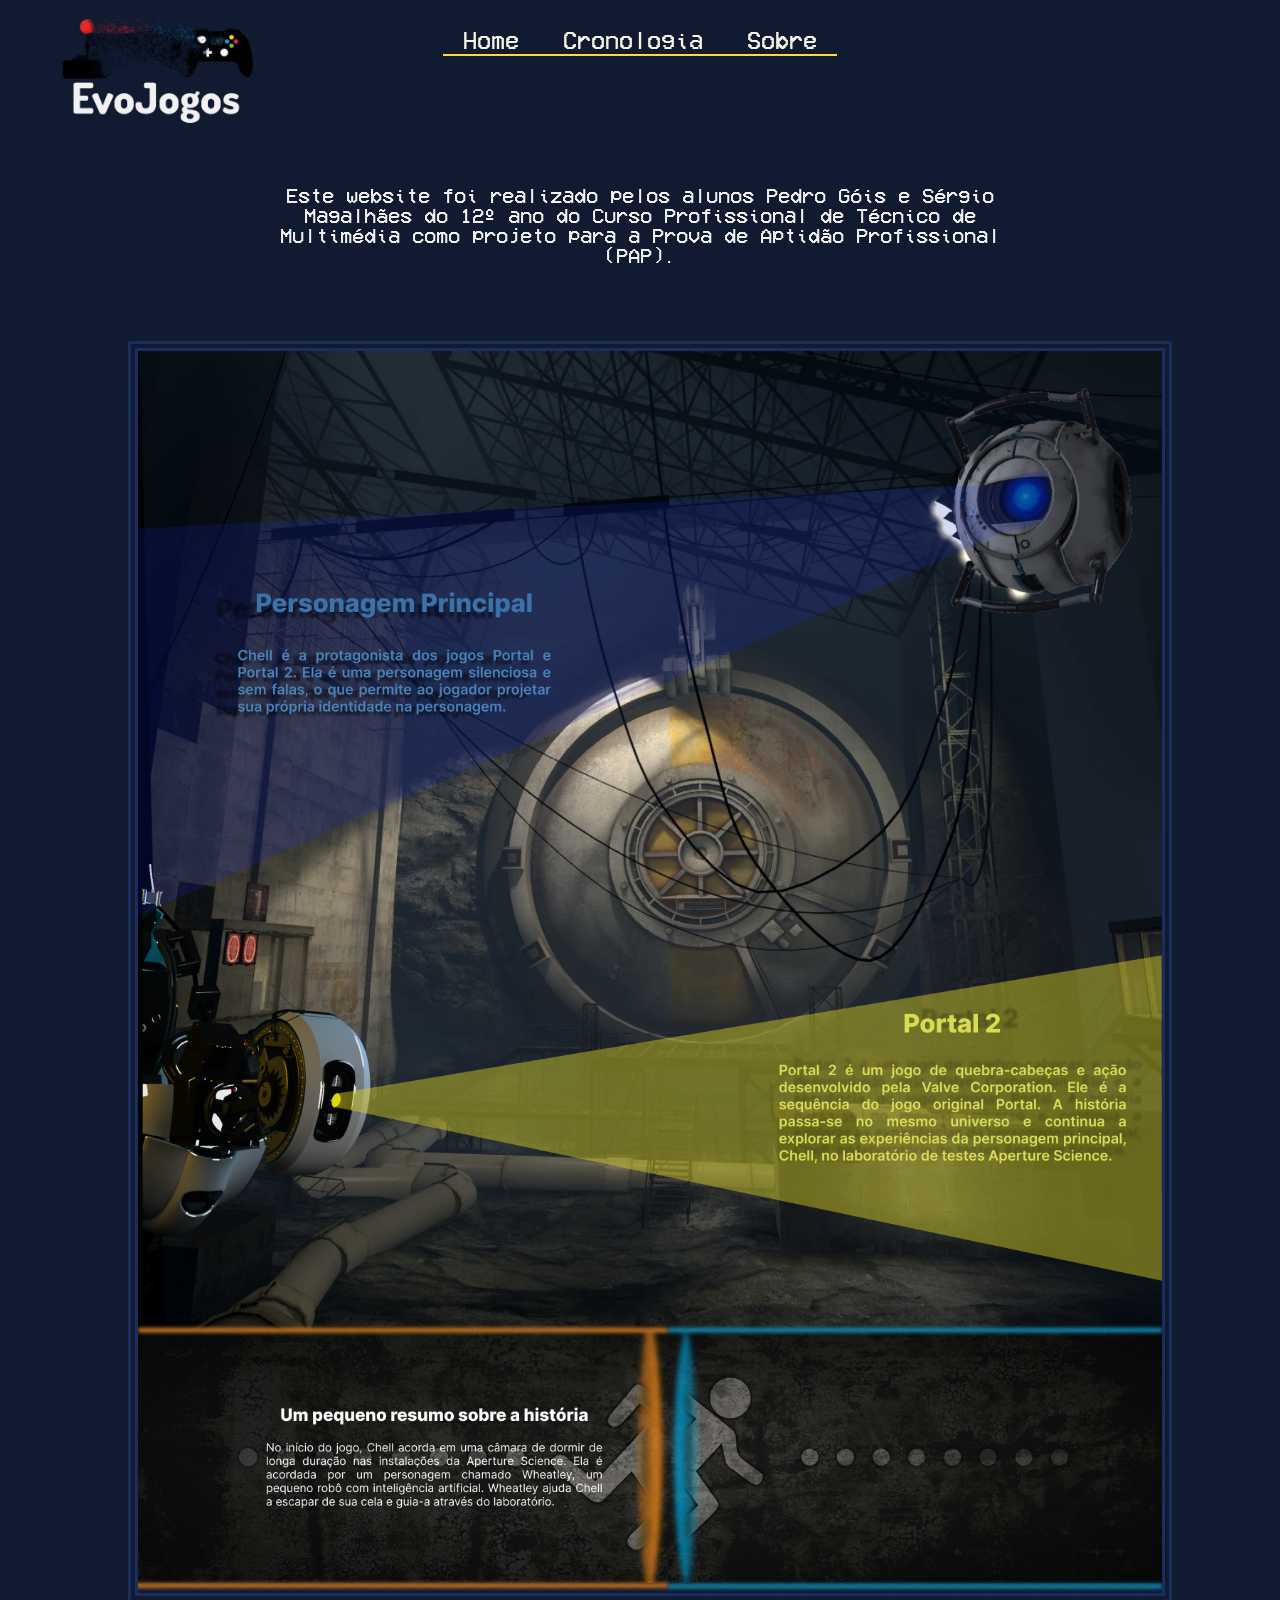
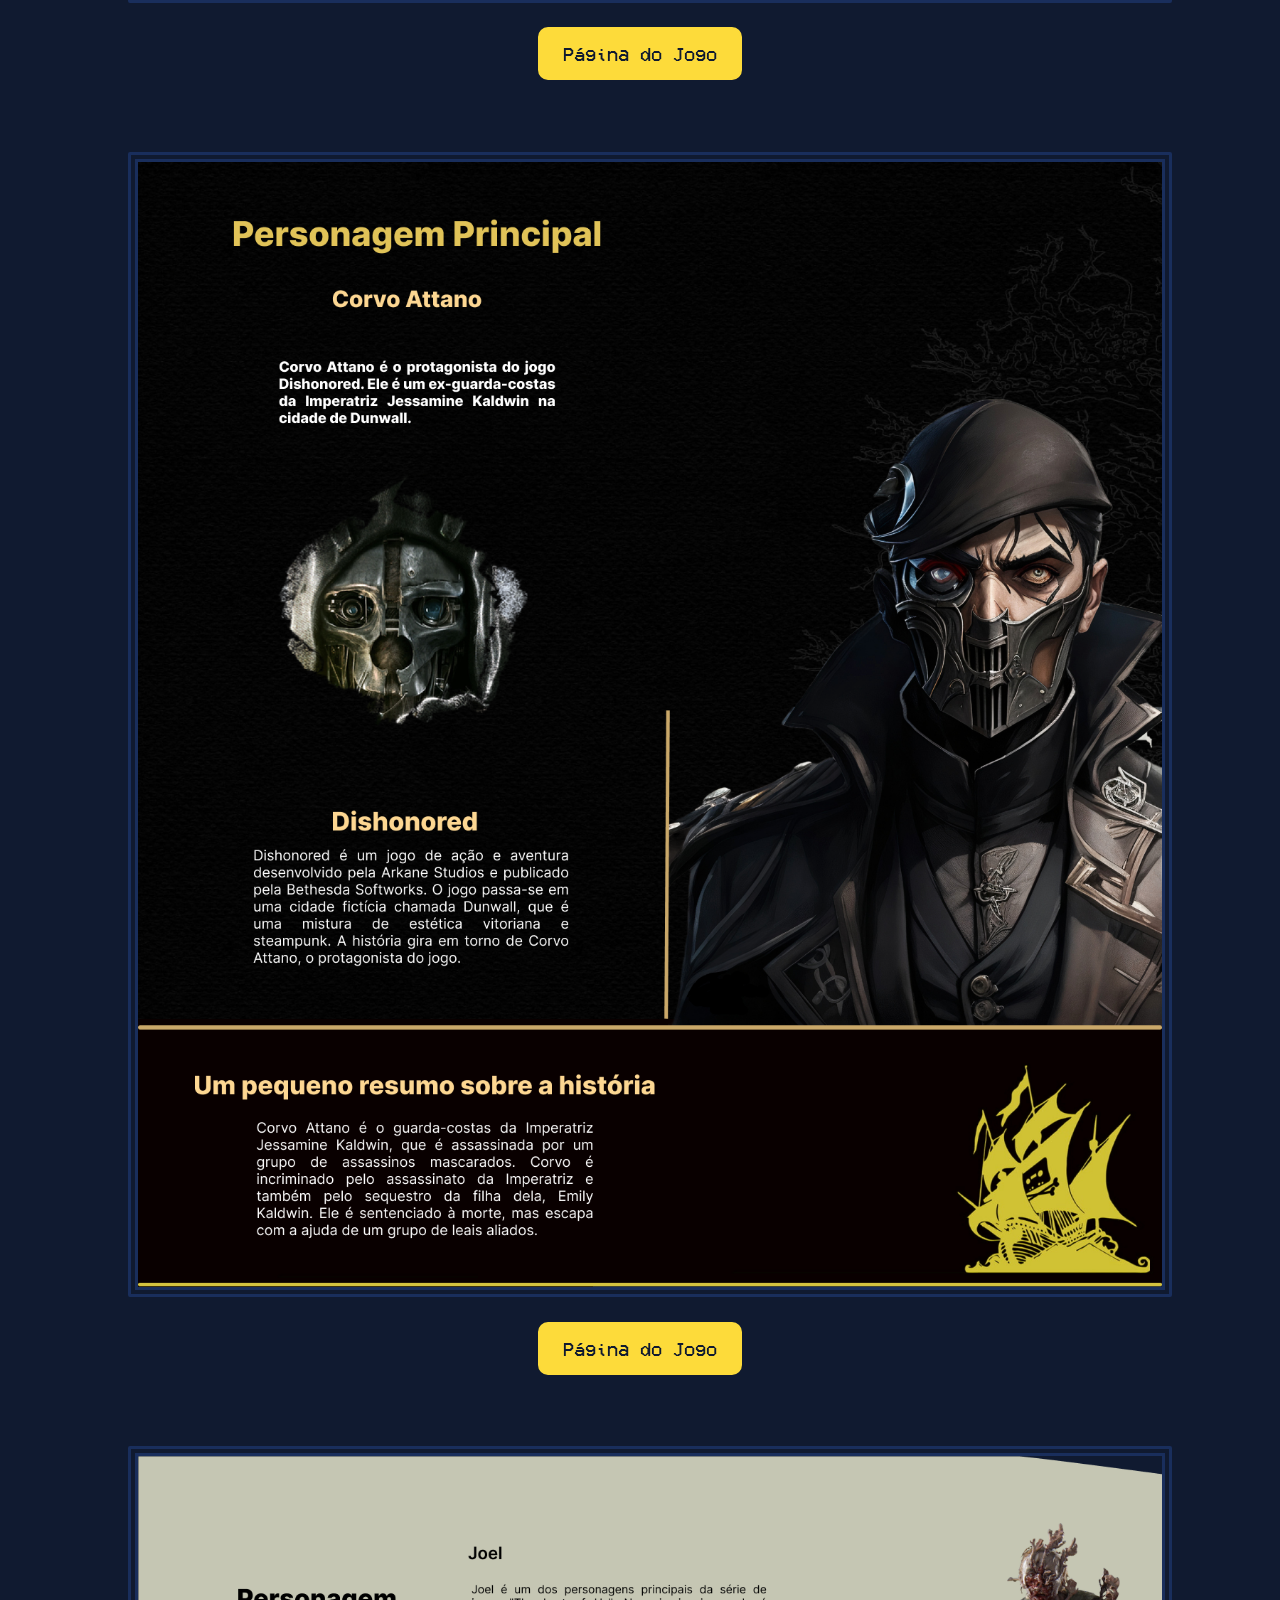
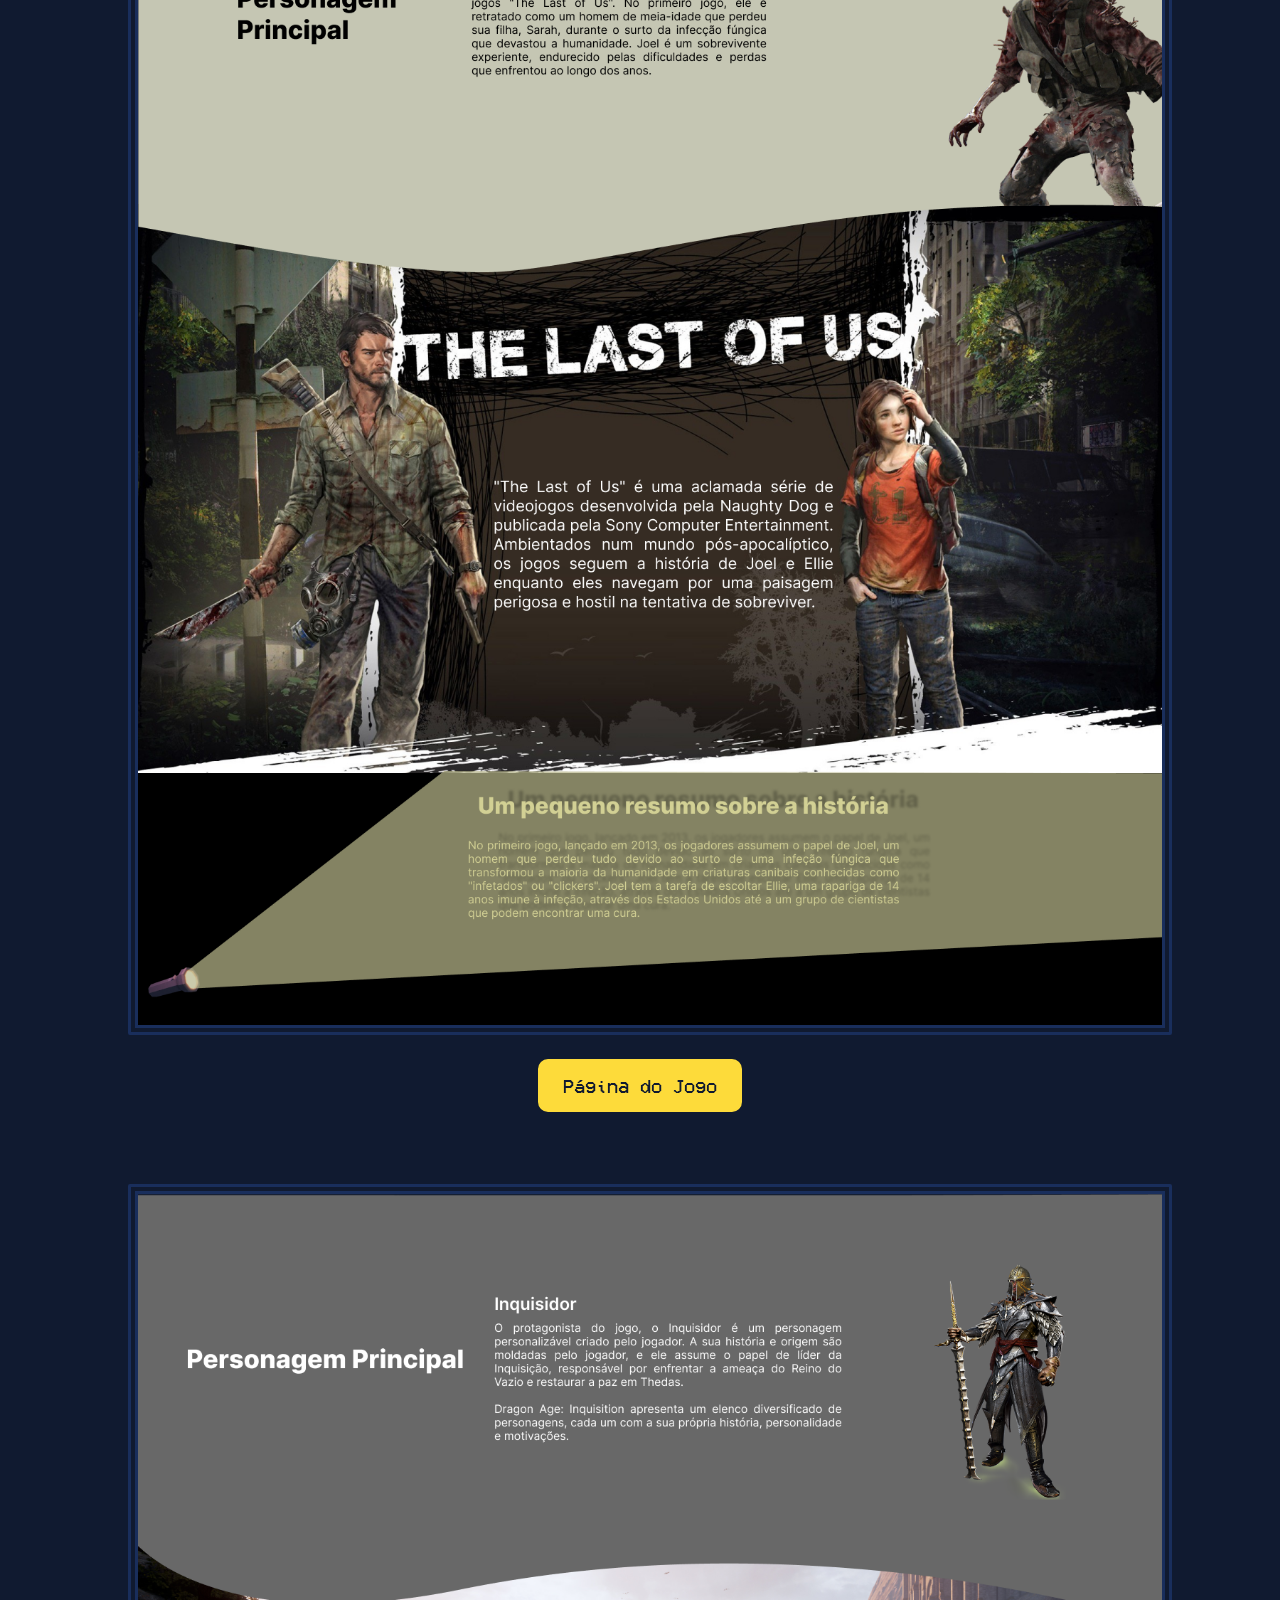
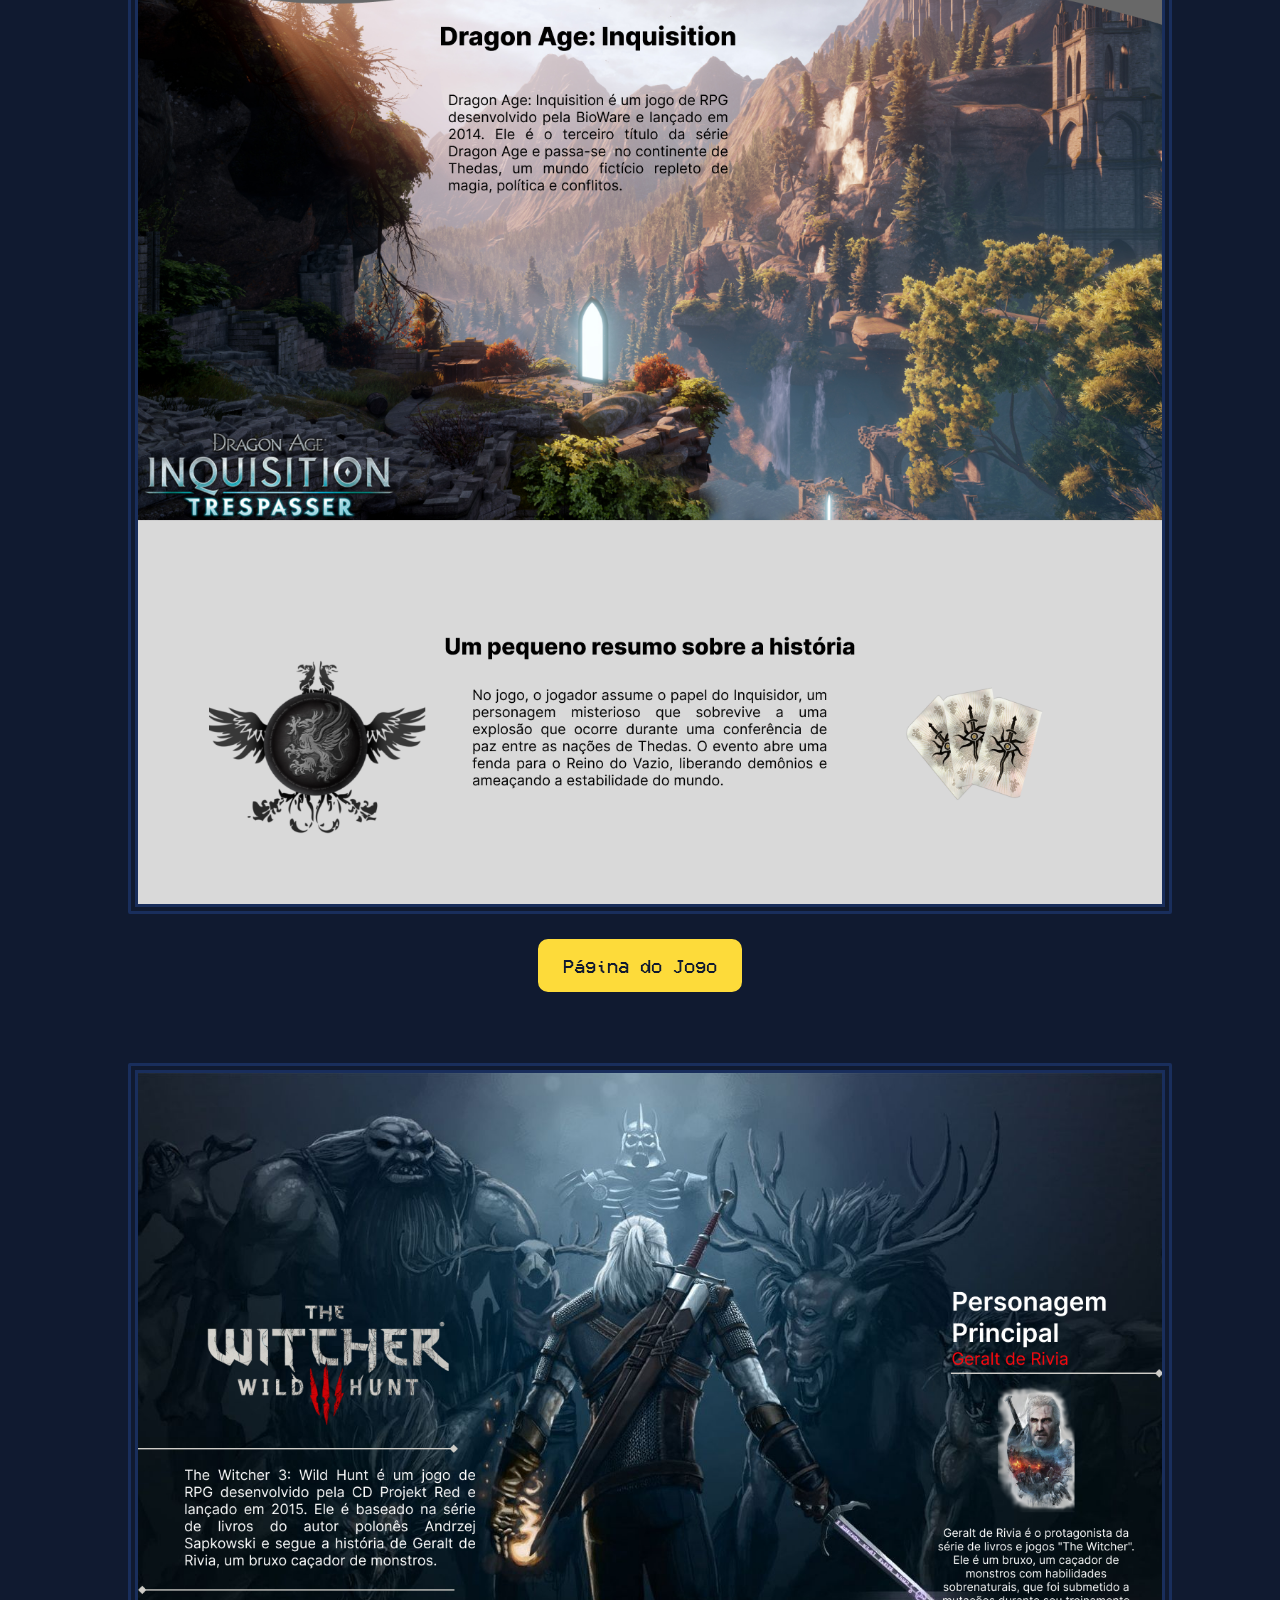
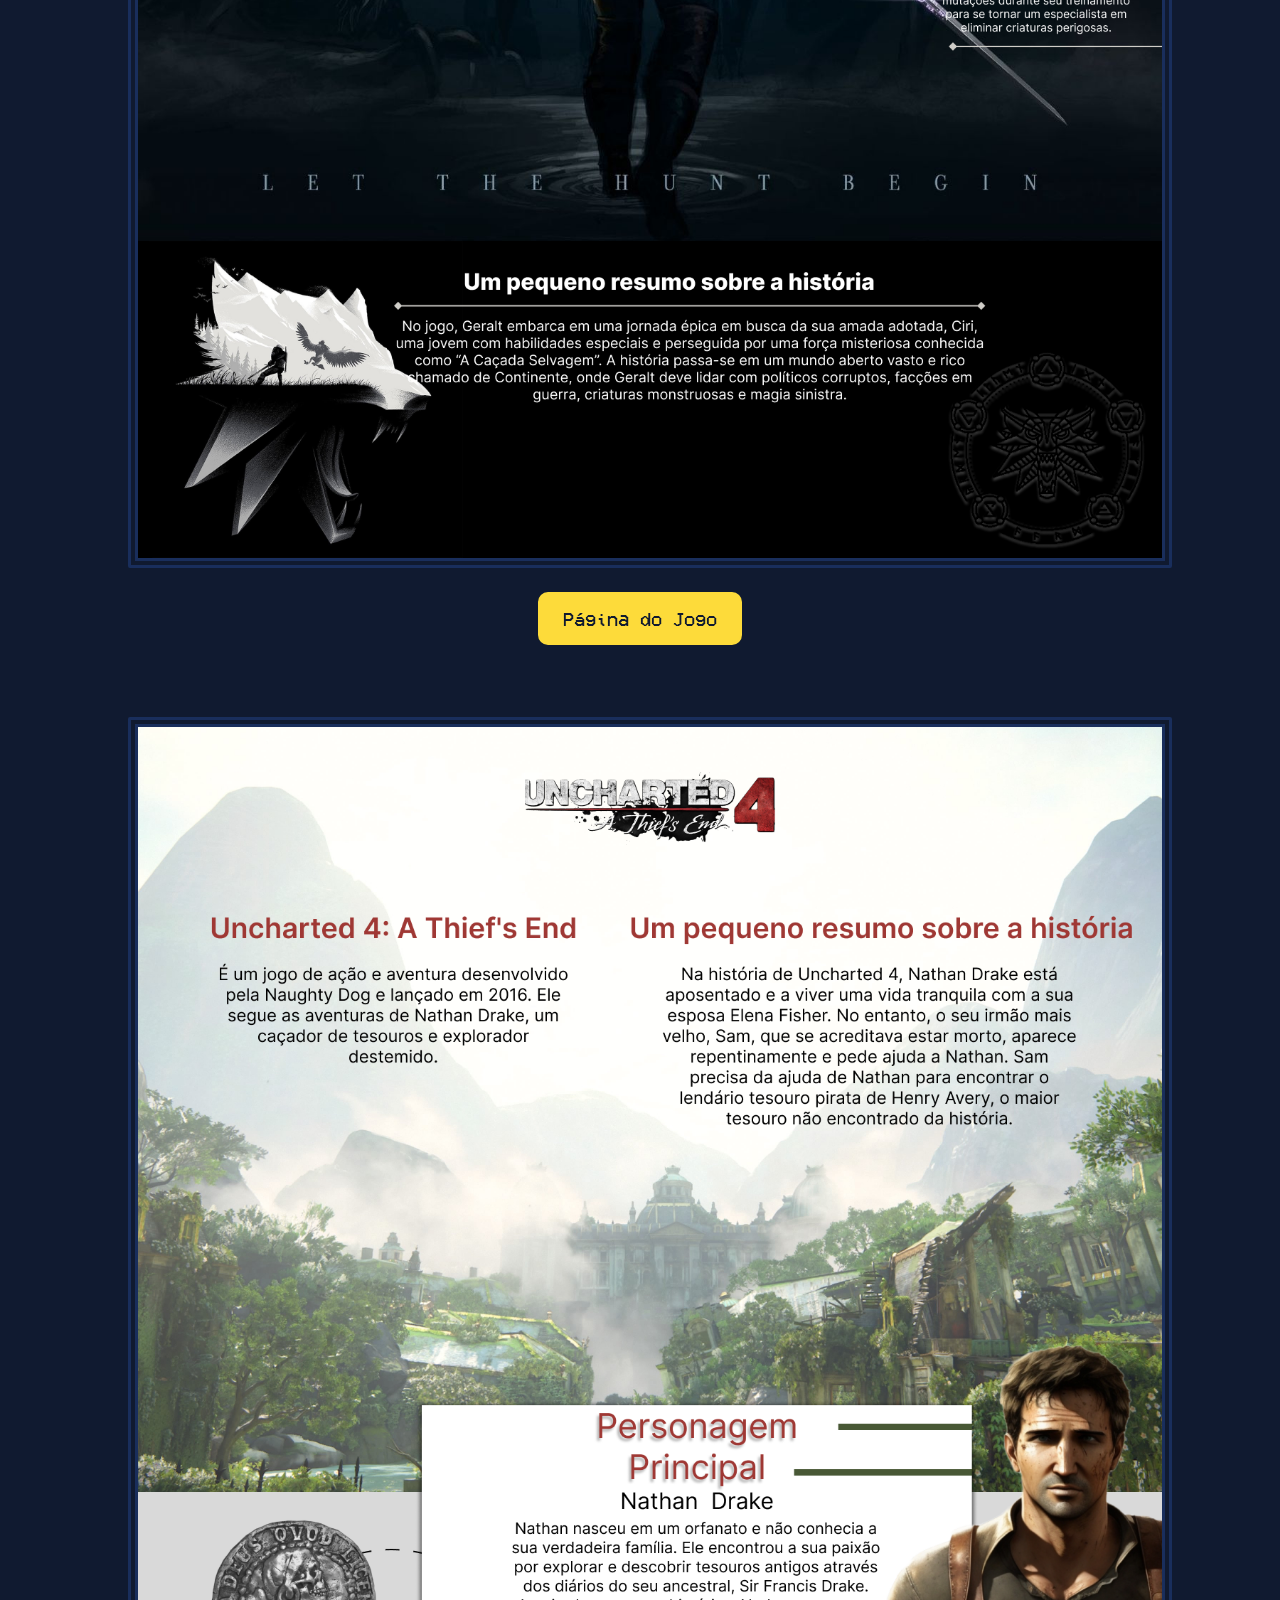
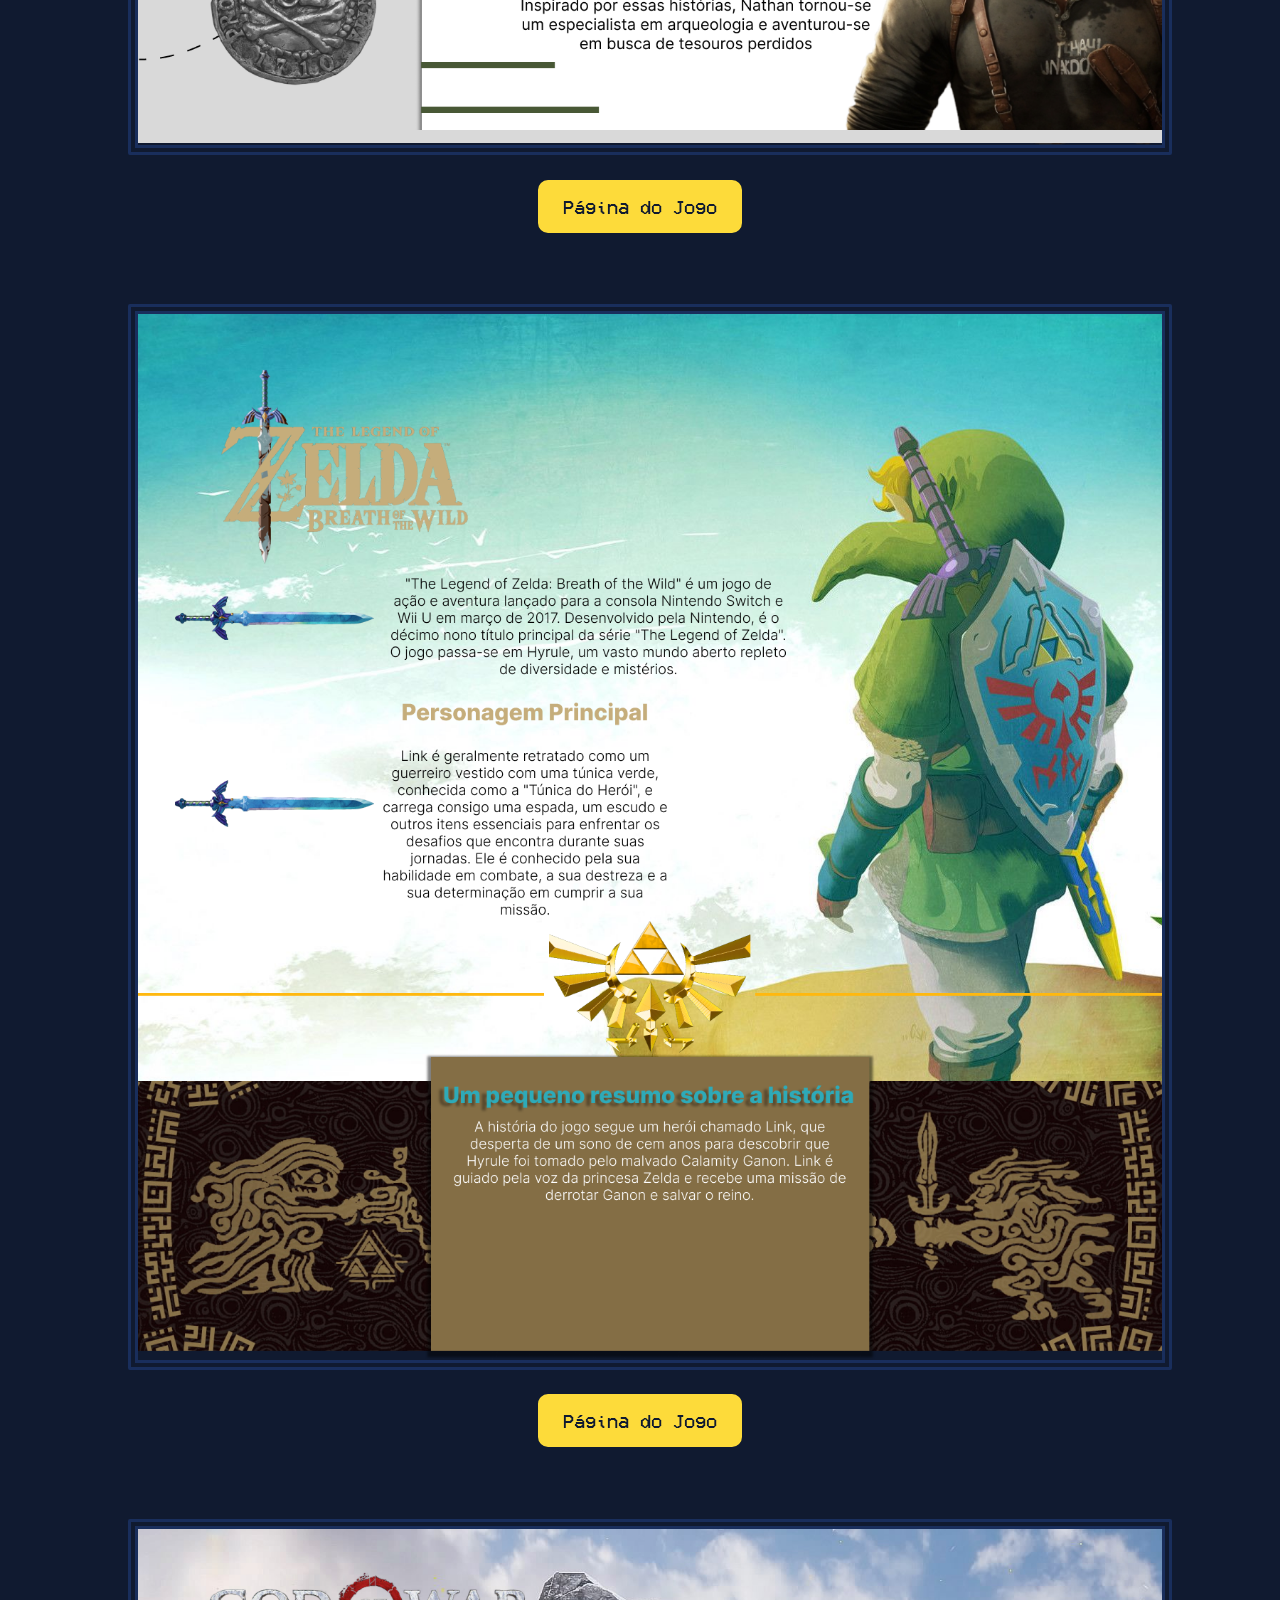
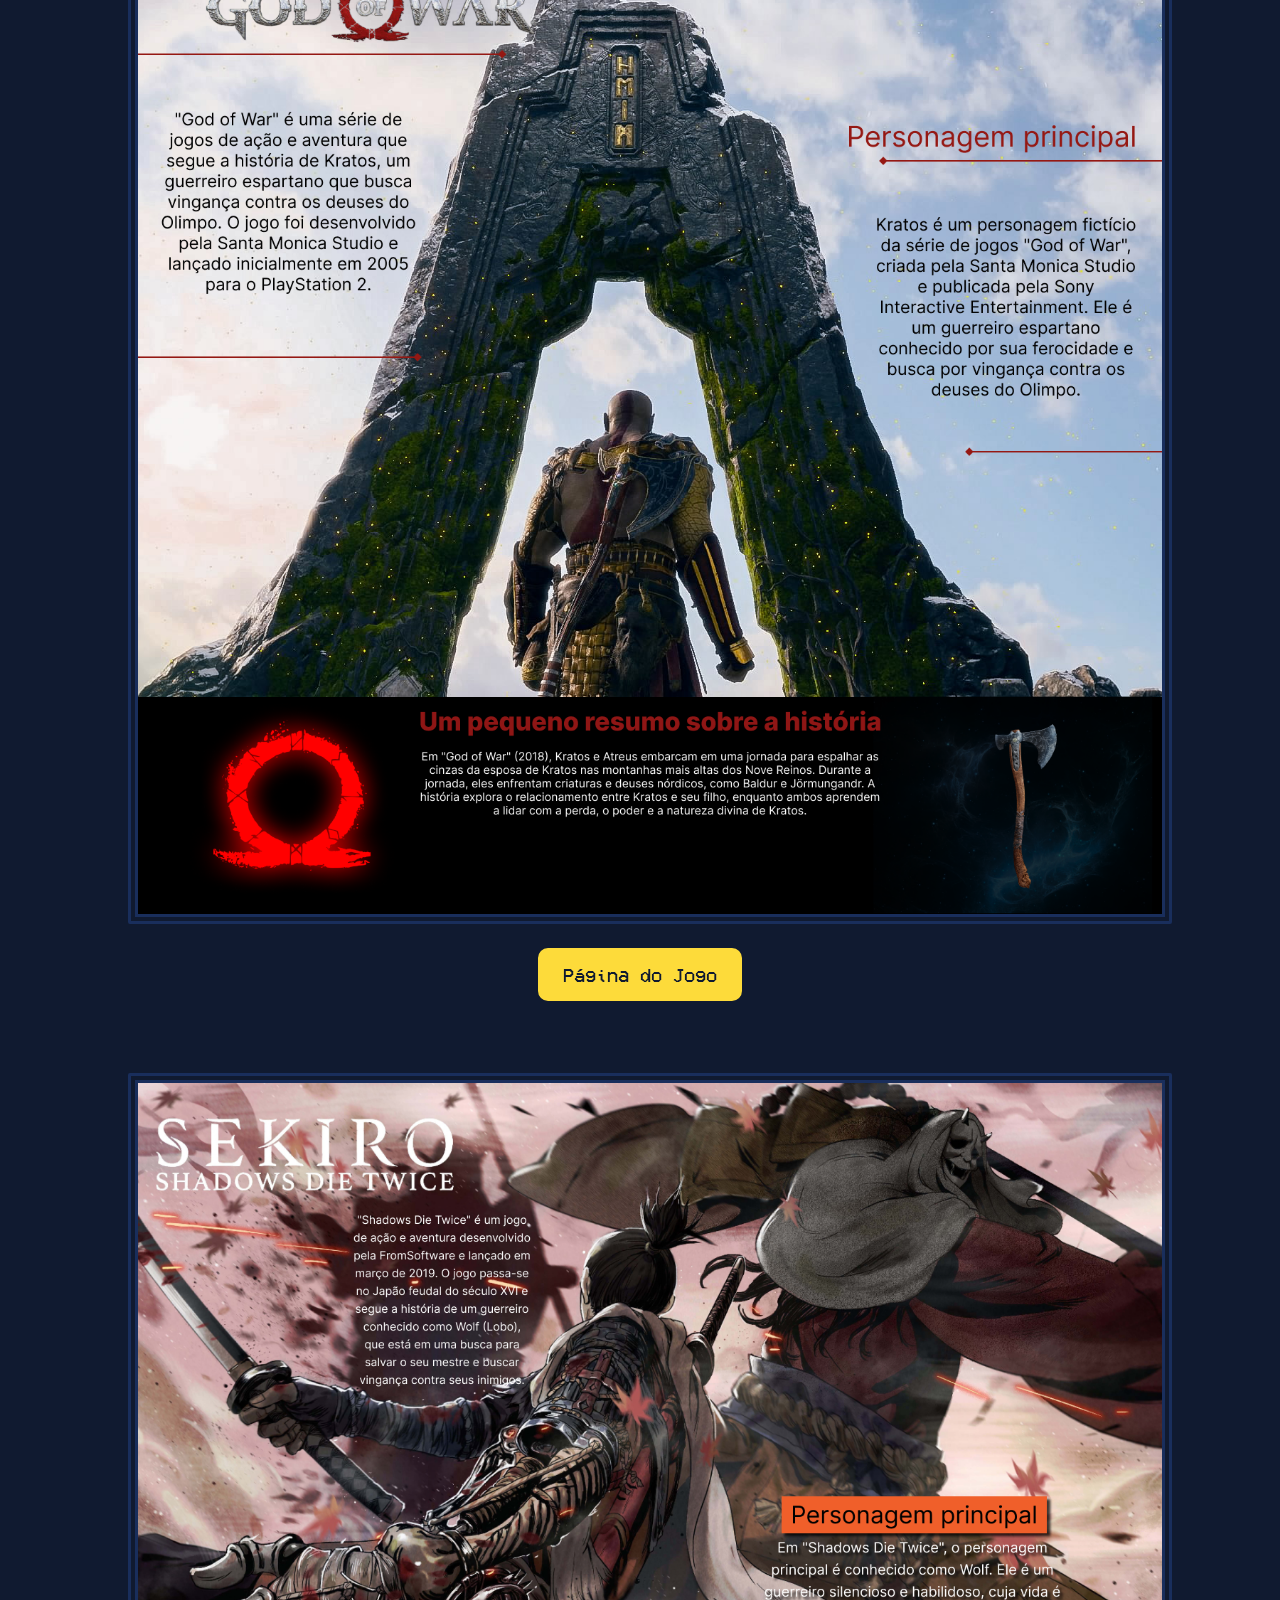
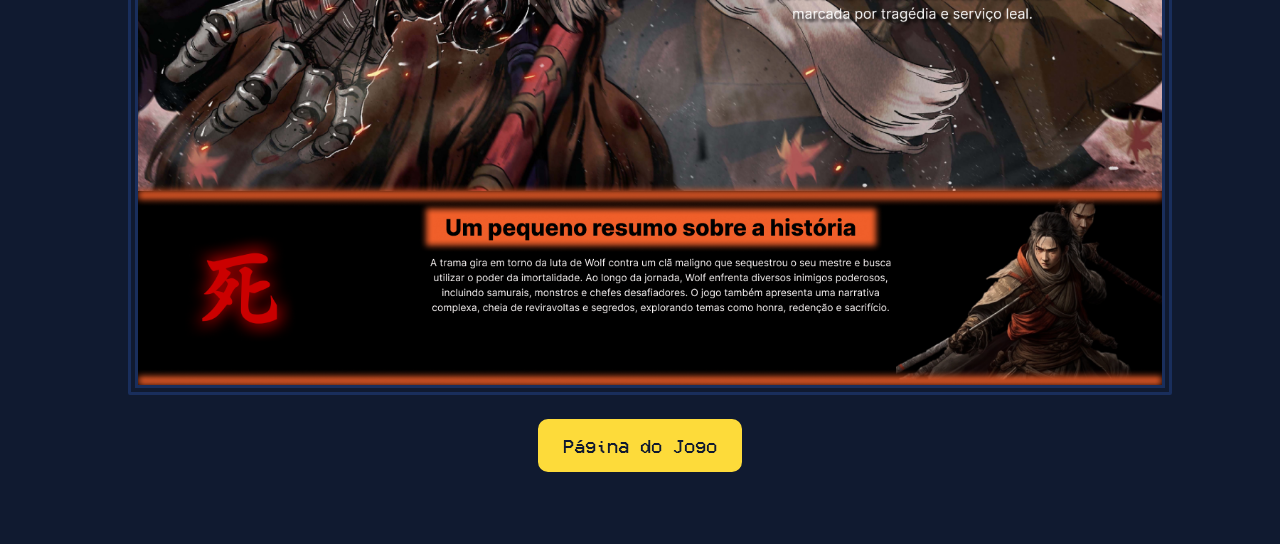
==== 1980.html @ 38111dad "2010 feita" ====
<!DOCTYPE html>
<html>
  <head>
    <title>EvoJogos</title>
    <meta charset="UTF-8" />
    <meta name="viewport" content="width=device-width, initial-scale=1.0" />
    <link rel="stylesheet" href="css\style.css" />
    <link rel="stylesheet" href="css\font.css" />
    <link rel="stylesheet" href="css\menu.css" />
    <link rel="stylesheet" href="css\cronologia.css" />
    <link rel="preload" href="css\VCROSDMono.ttf" as="font" type="font/ttf" />
    <link
      rel="preload"
      href="css\Dosis-Regular.ttf"
      as="font"
      type="font/ttf"
    />
    <link rel="preload" href="css\Dosis-Bold.ttf" as="font" type="font/ttf" />
  </head>

  <body>
    <nav class="navMenu">
      <ul>
        <li><a href="index.html">Home</a></li>
        <li>
          <a style="cursor: default">Cronologia</a>
          <ul class="dropdown">
            <li><a href="1980.html">1980</a></li>
            <li><a href="1990.html">1990</a></li>
            <li><a href="2000.html">2000</a></li>
            <li><a href="2010.html">2010</a></li>
            <li><a href="2020.html">2020</a></li>
            <div class="dot2"><img src="imgs\ativo.png" /></div>
          </ul>
        </li>
        <li><a href="sobre.html">Sobre</a></li>
        <div class="dot"><img src="imgs\ativo.png" /></div>
      </ul>
    </nav>

    <div class="separaMenu">
      <a href="index.html"><img src="imgs\logo2.png" /></a>
    </div>

    <div class="centro" style="width: 60%">
      <h3
        style="margin-bottom: 10%; margin-top: 23%; font-family: VCR OSD Mono"
      >
        Este website foi realizado pelos alunos Pedro Góis e Sérgio Magalhães do
        12º ano do Curso Profissional de Técnico de Multimédia como projeto para
        a Prova de Aptidão Profissional (PAP).
      </h3>

      
    </div>
    <div class="linha">
      <div class="coluna">
        <img style="width: 100%" src="imgs_cronologia/portal2.png" />
        <a target="_blank" href="https://www.thinkwithportals.com/"><button>Página do Jogo</button>

        <img style="width: 100%" src="imgs_cronologia/dishonored.png" />
        <a target="_blank" href="https://bethesda.net/en/game/dishonored"><button>Página do Jogo</button>

        <img style="width: 100%" src="imgs_cronologia/lastofus.png" />
        <a target="_blank" href="https://www.playstation.com/pt-pt/games/the-last-of-us-part-i/"><button>Página do Jogo</button>

        <img style="width: 100%" src="imgs_cronologia/inquisition.png" />
        <a target="_blank" href="https://www.ea.com/pt-br/games/dragon-age/dragon-age-inquisition"><button>Página do Jogo</button>
          
        <img style="width: 100%" src="imgs_cronologia/witcher.png" />
        <a target="_blank" href="https://www.thewitcher.com/us/en/witcher3"><button>Página do Jogo</button>

        <img style="width: 100%" src="imgs_cronologia/uncharted.png" />
        <a target="_blank" href="https://www.playstation.com/pt-pt/games/uncharted-4-a-thiefs-end/"><button>Página do Jogo</button>

        <img style="width: 100%" src="imgs_cronologia/botw.png" />
        <a target="_blank" href="https://www.zelda.com/breath-of-the-wild/"><button>Página do Jogo</button>

        <img style="width: 100%" src="imgs_cronologia/gow.png" />
        <a target="_blank" href="https://www.playstation.com/pt-pt/games/god-of-war/"><button>Página do Jogo</button>

        <img style="width: 100%" src="imgs_cronologia/shadowsdietwice.png" />
        <a target="_blank" href="https://www.playstation.com/pt-pt/games/sekiro-shadows-die-twice/"><button>Página do Jogo</button>
      </div>
    </div>
    </div>
  </body>
</html>
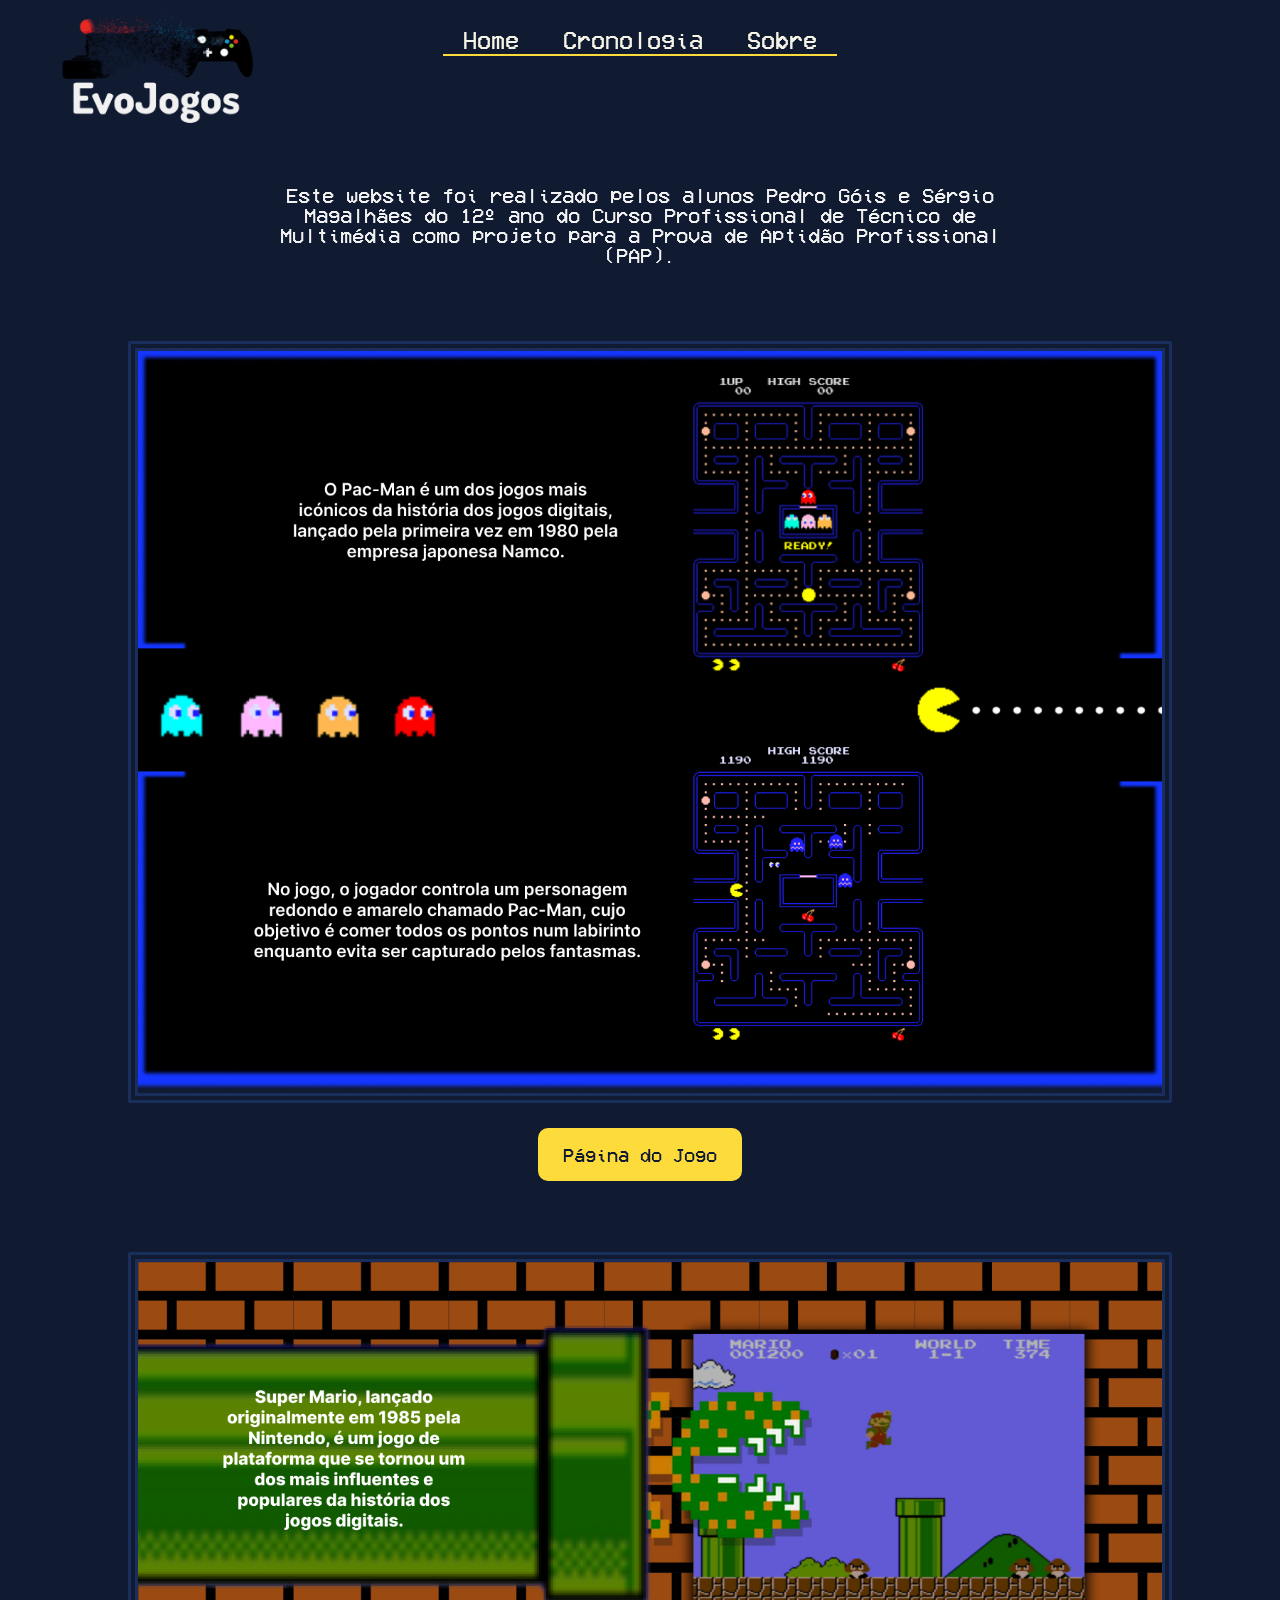
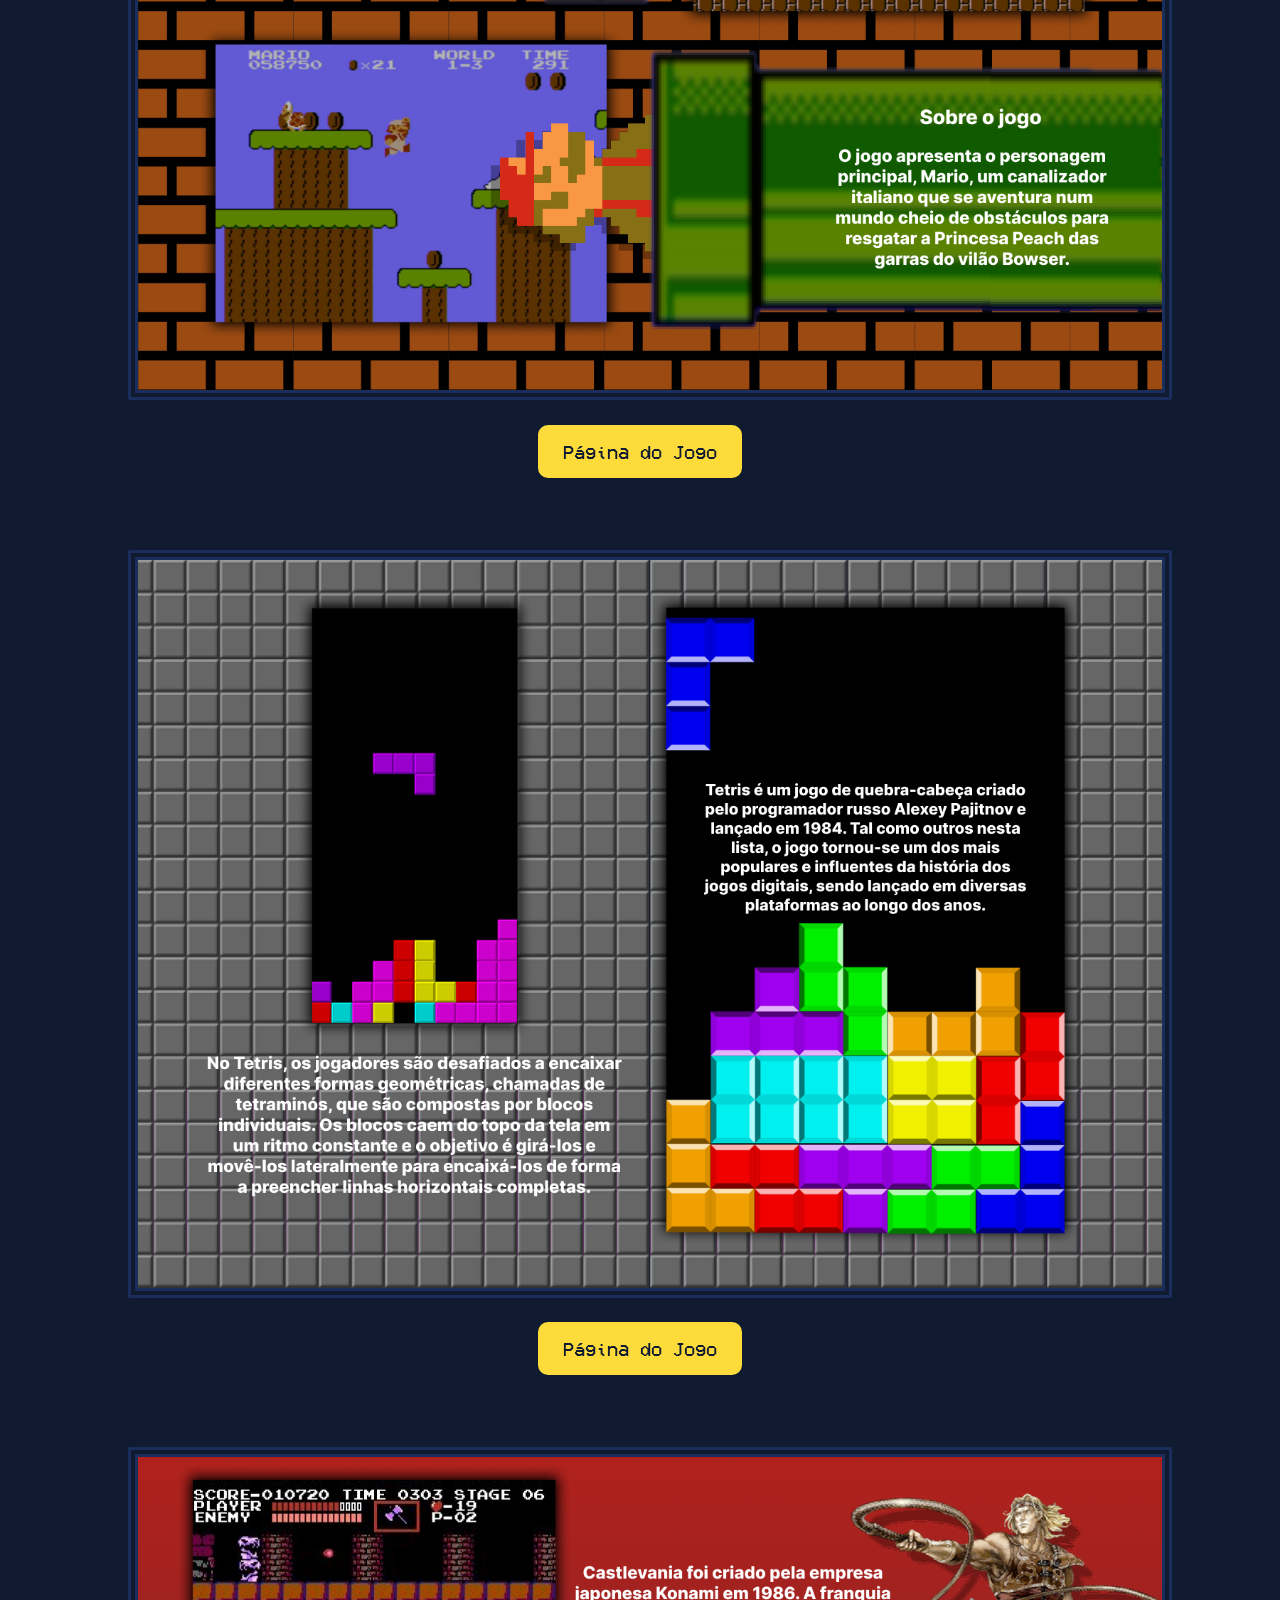
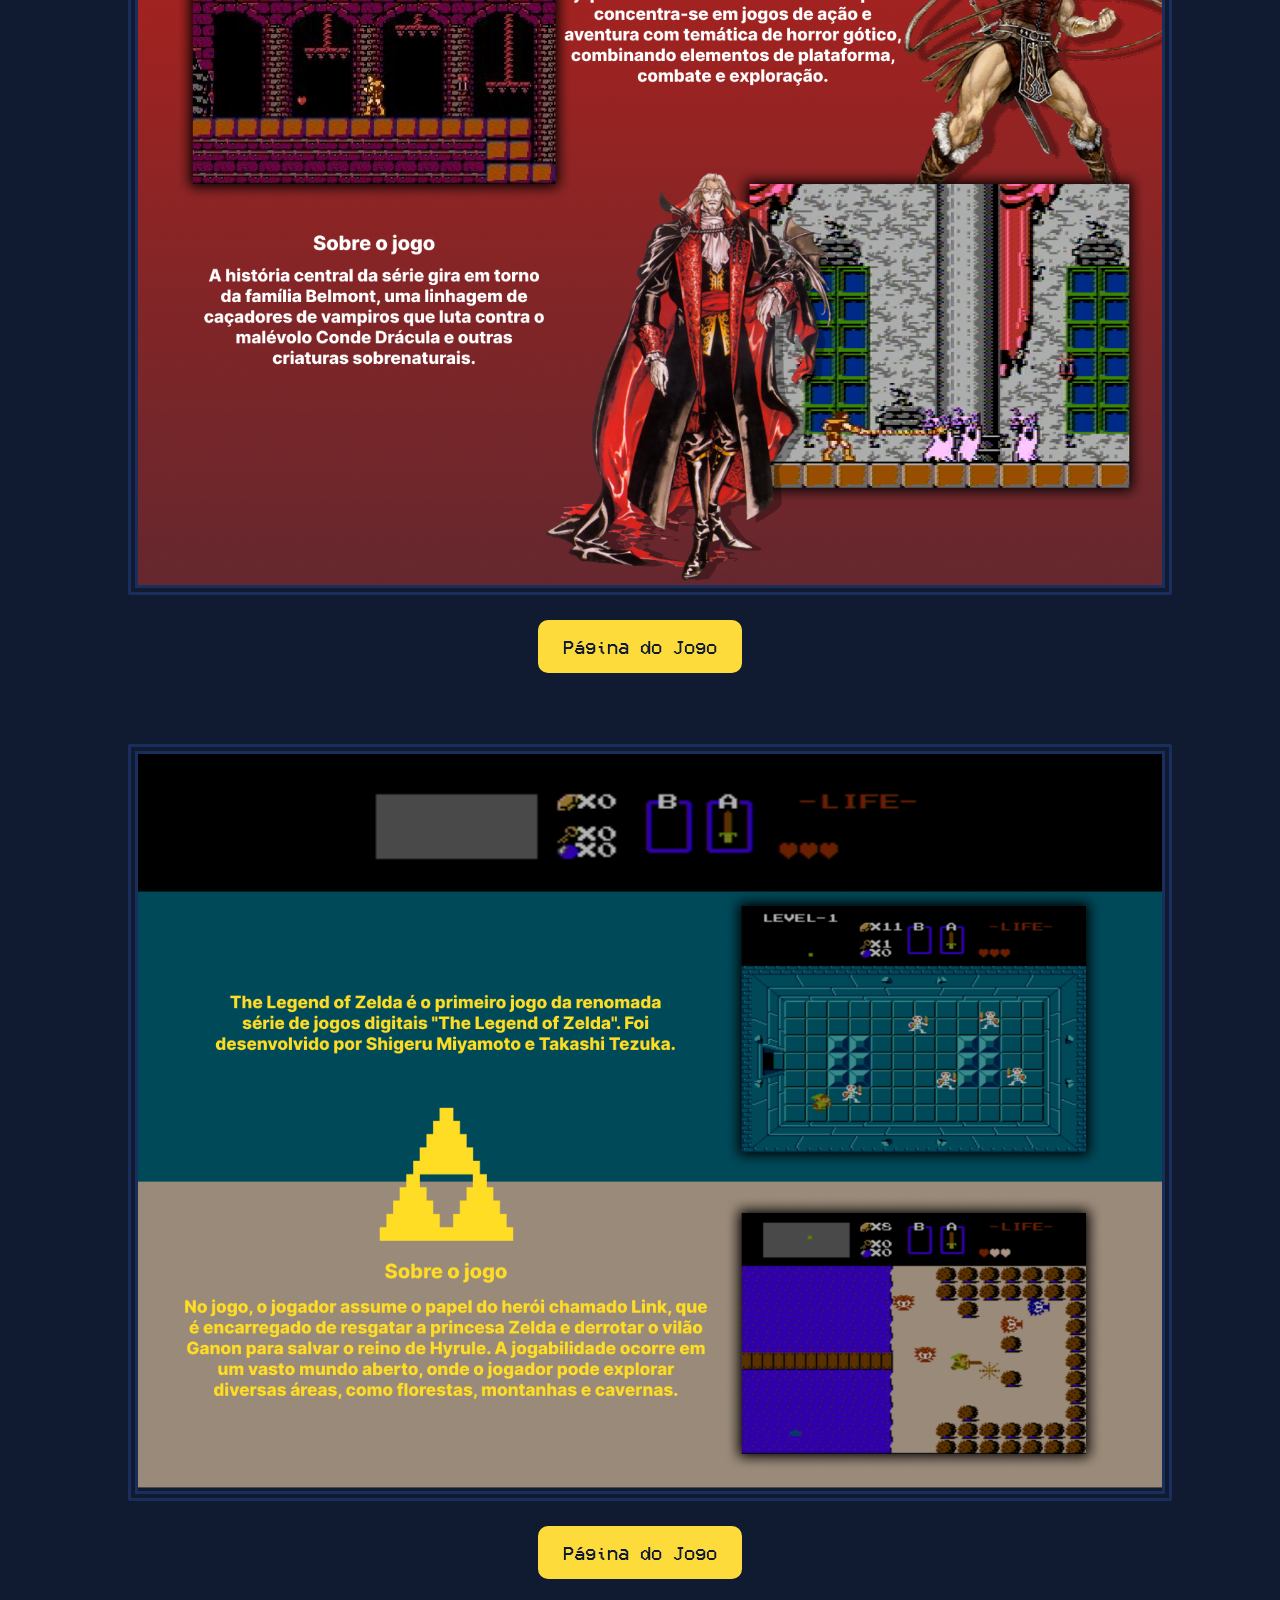
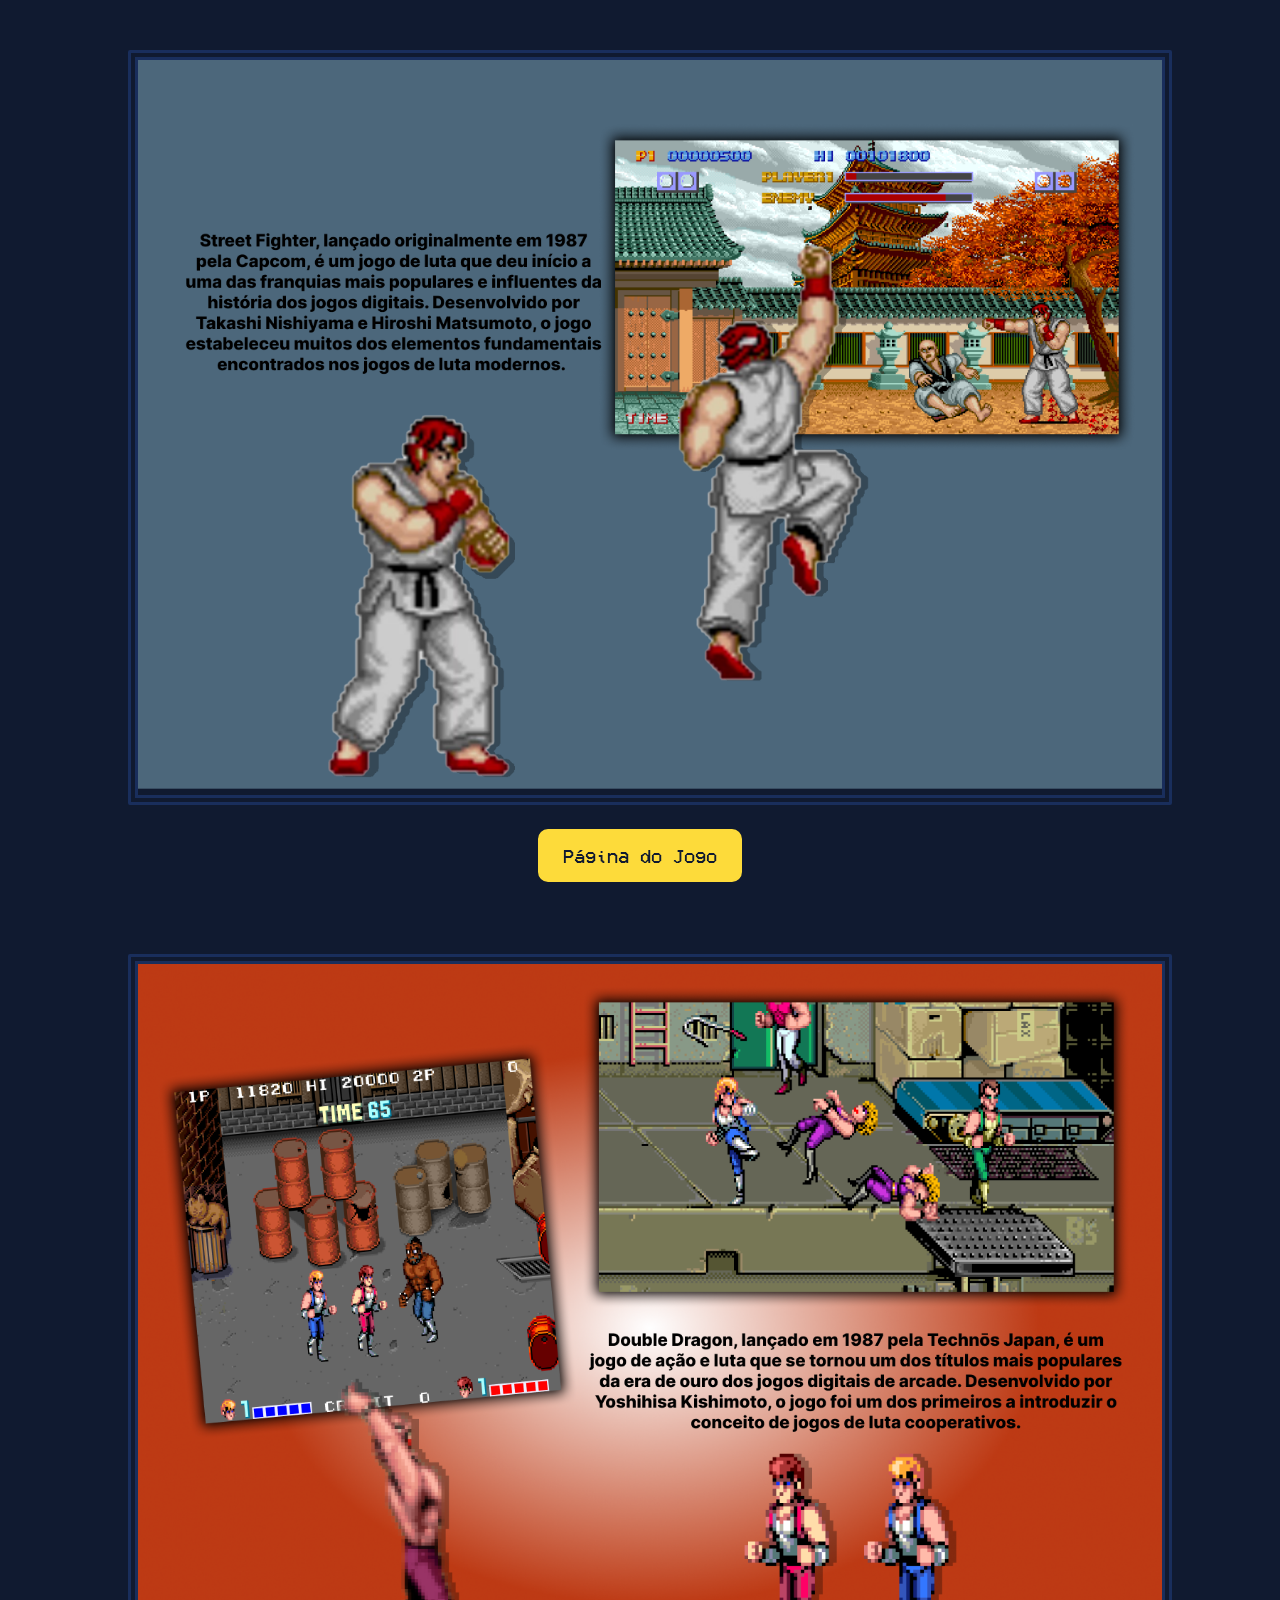
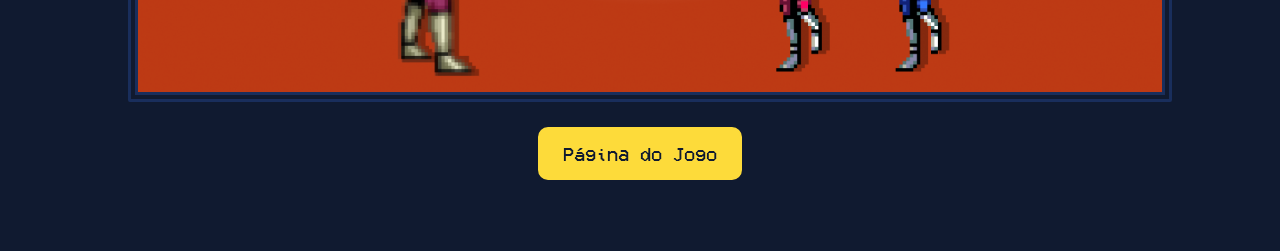
==== commit f77d739d: "3 pags feitas" ====
--- a/1980.html
+++ b/1980.html
@@ -55,32 +55,26 @@
     </div>
     <div class="linha">
       <div class="coluna">
-        <img style="width: 100%" src="imgs_cronologia/portal2.png" />
-        <a target="_blank" href="https://www.thinkwithportals.com/"><button>Página do Jogo</button>
+        <img style="width: 100%" src="imgs_cronologia/pacman.png" />
+        <a target="_blank" href="https://www.pacman.com/en/"><button>Página do Jogo</button></a>
 
-        <img style="width: 100%" src="imgs_cronologia/dishonored.png" />
-        <a target="_blank" href="https://bethesda.net/en/game/dishonored"><button>Página do Jogo</button>
+        <img style="width: 100%" src="imgs_cronologia/mario.png" />
+        <a target="_blank" href="https://www.nintendo.pt/Jogos/NES/Super-Mario-Bros-803853.html"><button>Página do Jogo</button></a>
 
-        <img style="width: 100%" src="imgs_cronologia/lastofus.png" />
-        <a target="_blank" href="https://www.playstation.com/pt-pt/games/the-last-of-us-part-i/"><button>Página do Jogo</button>
+        <img style="width: 100%" src="imgs_cronologia/tetris.png" />
+        <a target="_blank" href="https://www.playstation.com/pt-pt/games/the-last-of-us-part-i/"><button>Página do Jogo</button></a>
 
-        <img style="width: 100%" src="imgs_cronologia/inquisition.png" />
-        <a target="_blank" href="https://www.ea.com/pt-br/games/dragon-age/dragon-age-inquisition"><button>Página do Jogo</button>
+        <img style="width: 100%" src="imgs_cronologia/castlevania.png" />
+        <a target="_blank" href="https://www.konami.com/games/castlevania/eu/en/"><button>Página do Jogo</button></a>
           
-        <img style="width: 100%" src="imgs_cronologia/witcher.png" />
-        <a target="_blank" href="https://www.thewitcher.com/us/en/witcher3"><button>Página do Jogo</button>
+        <img style="width: 100%" src="imgs_cronologia/zelda.png" />
+        <a target="_blank" href="https://www.nintendo.co.uk/Games/NES/The-Legend-of-Zelda-796345.html"><button>Página do Jogo</button></a>
 
-        <img style="width: 100%" src="imgs_cronologia/uncharted.png" />
-        <a target="_blank" href="https://www.playstation.com/pt-pt/games/uncharted-4-a-thiefs-end/"><button>Página do Jogo</button>
+        <img style="width: 100%" src="imgs_cronologia/street fighter.png" />
+        <a target="_blank" href="https://www.streetfighter.com"><button>Página do Jogo</button></a>
 
-        <img style="width: 100%" src="imgs_cronologia/botw.png" />
-        <a target="_blank" href="https://www.zelda.com/breath-of-the-wild/"><button>Página do Jogo</button>
-
-        <img style="width: 100%" src="imgs_cronologia/gow.png" />
-        <a target="_blank" href="https://www.playstation.com/pt-pt/games/god-of-war/"><button>Página do Jogo</button>
-
-        <img style="width: 100%" src="imgs_cronologia/shadowsdietwice.png" />
-        <a target="_blank" href="https://www.playstation.com/pt-pt/games/sekiro-shadows-die-twice/"><button>Página do Jogo</button>
+        <img style="width: 100%" src="imgs_cronologia/doubledragon.png" />
+        <a target="_blank" href="https://doubledragongaiden.com"><button>Página do Jogo</button></a>
       </div>
     </div>
     </div>
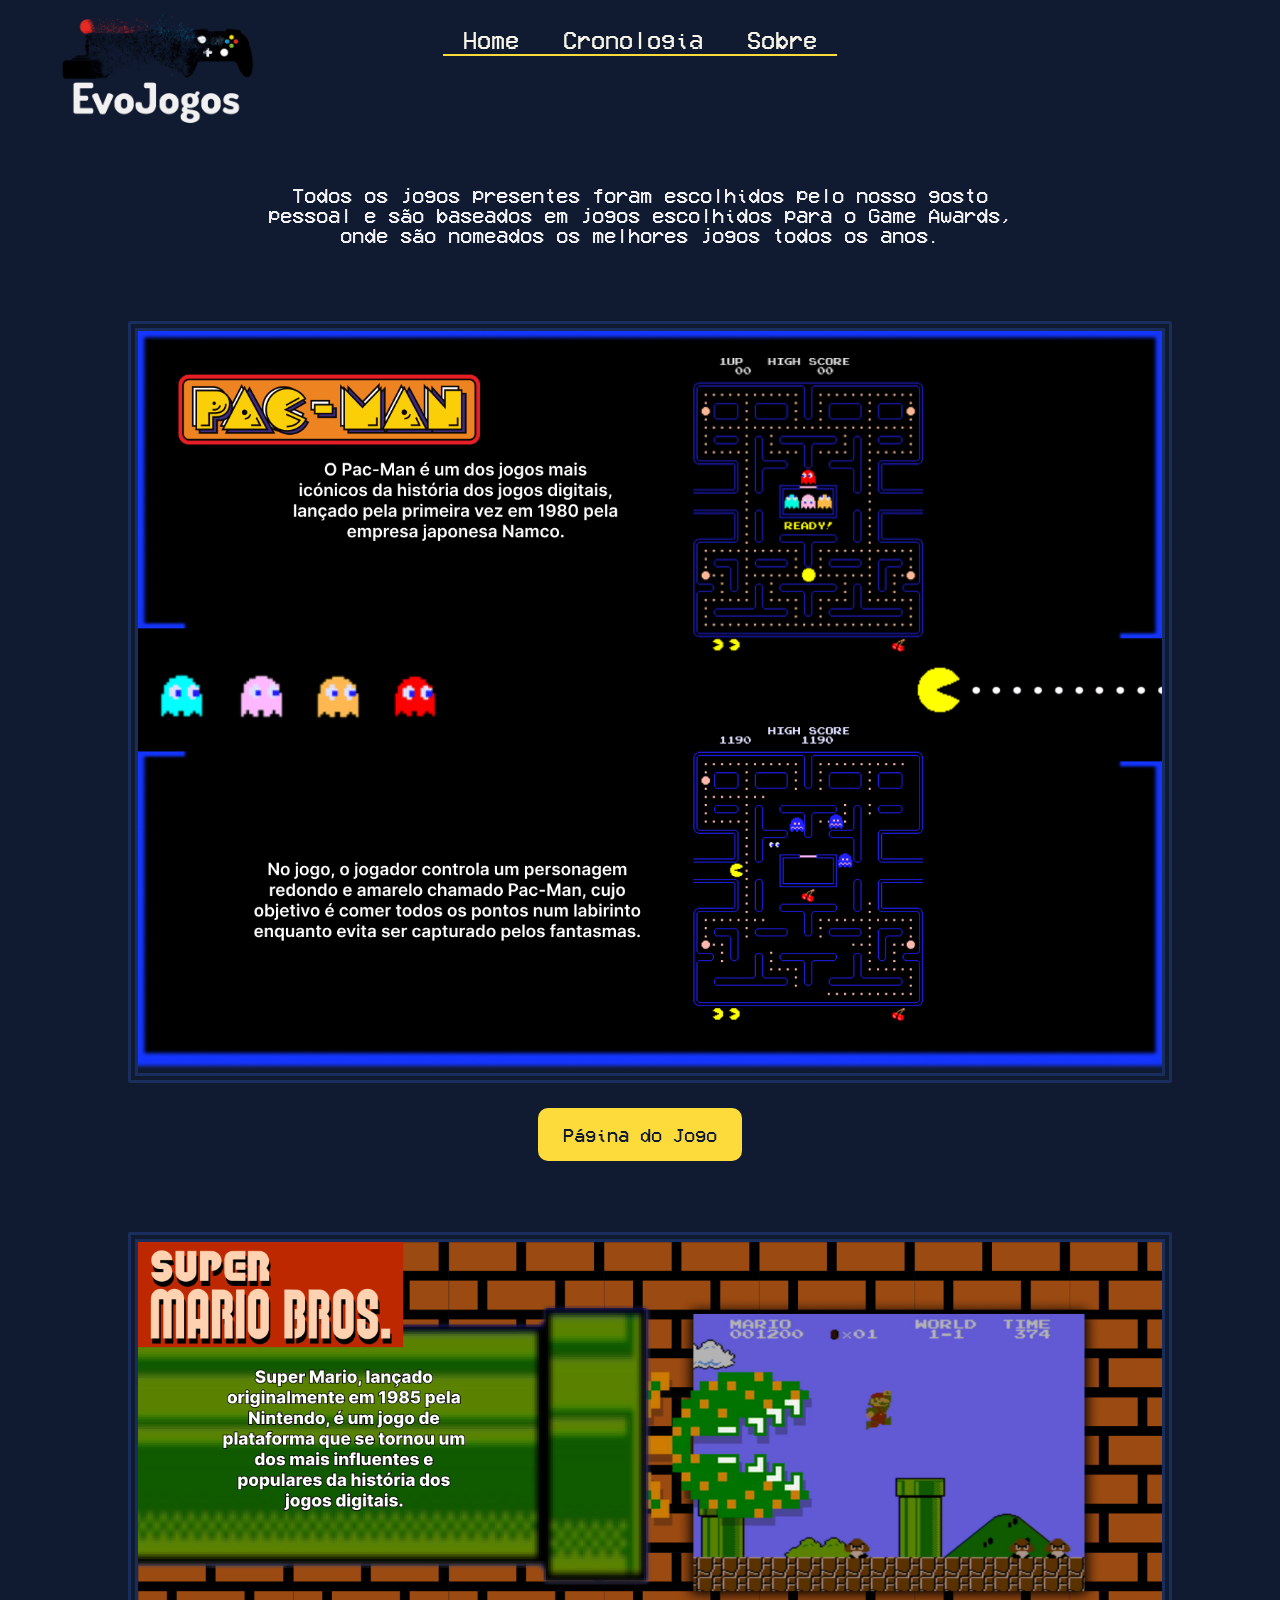
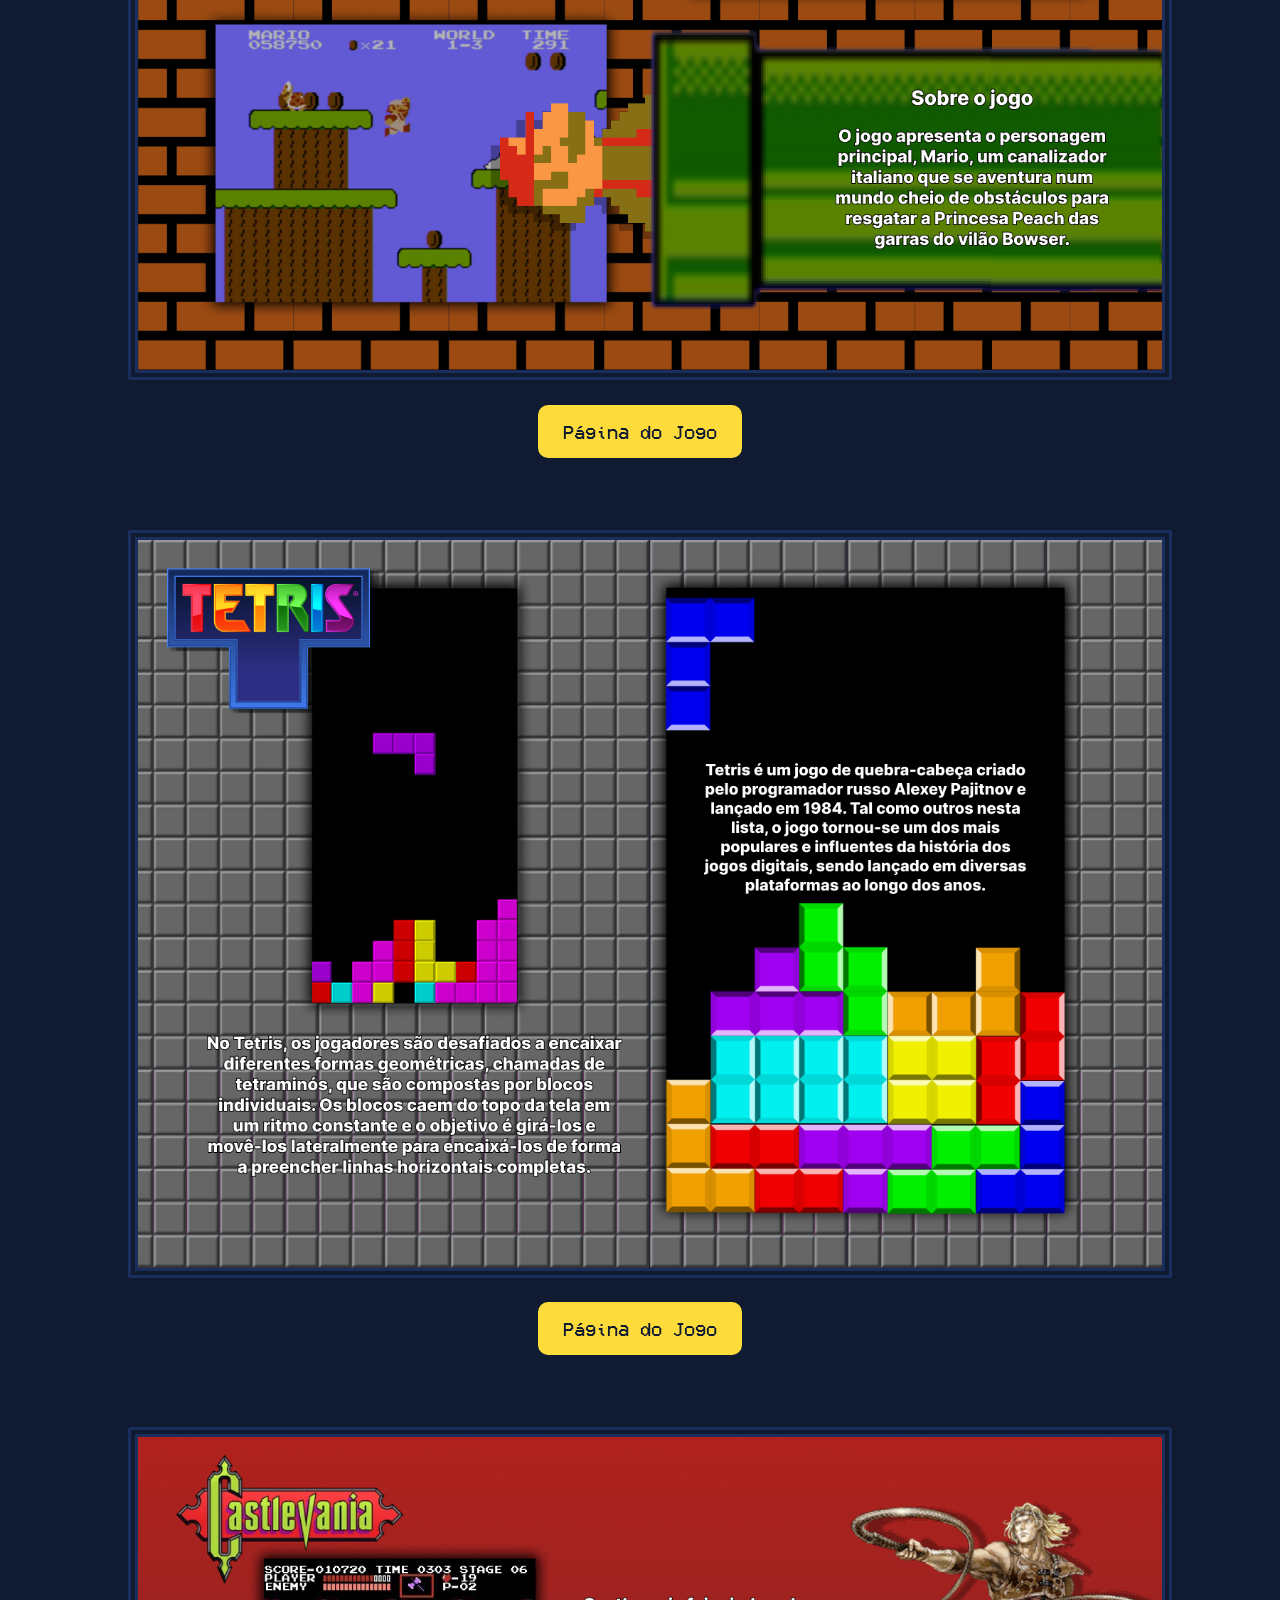
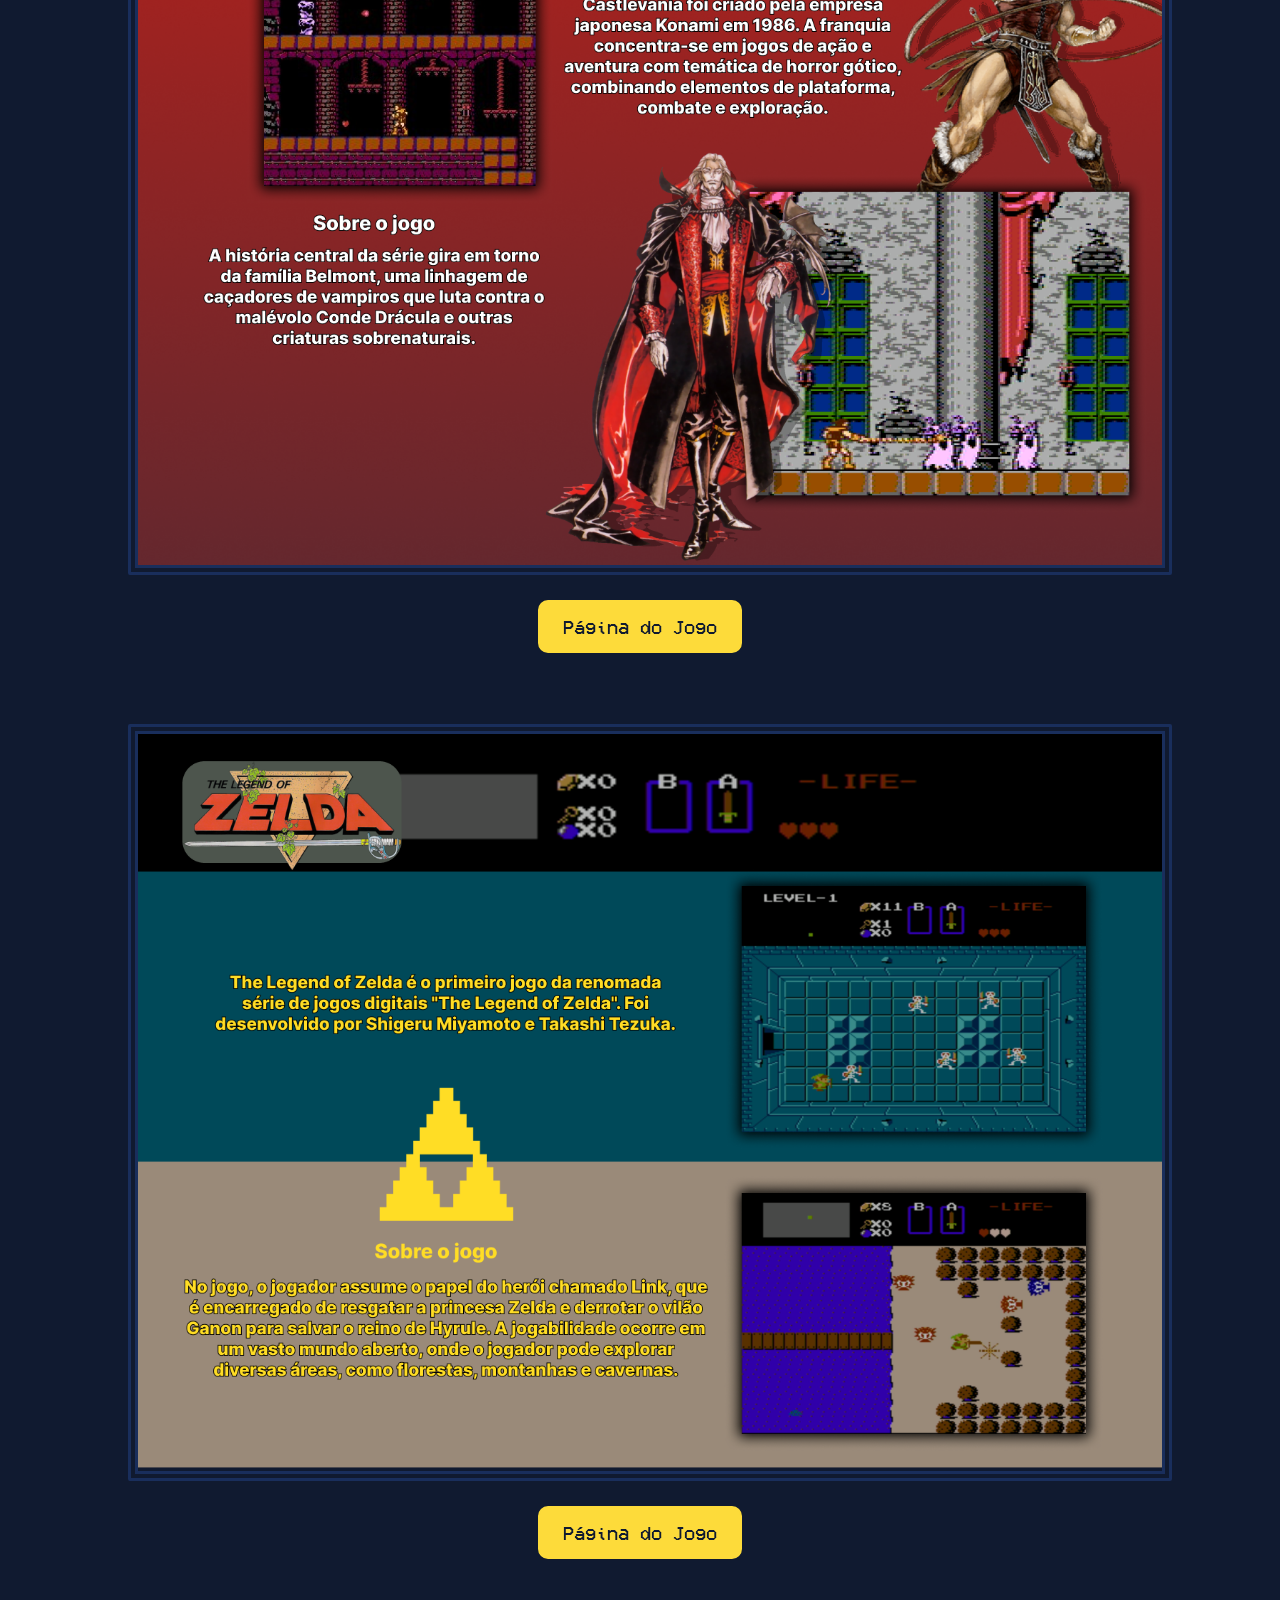
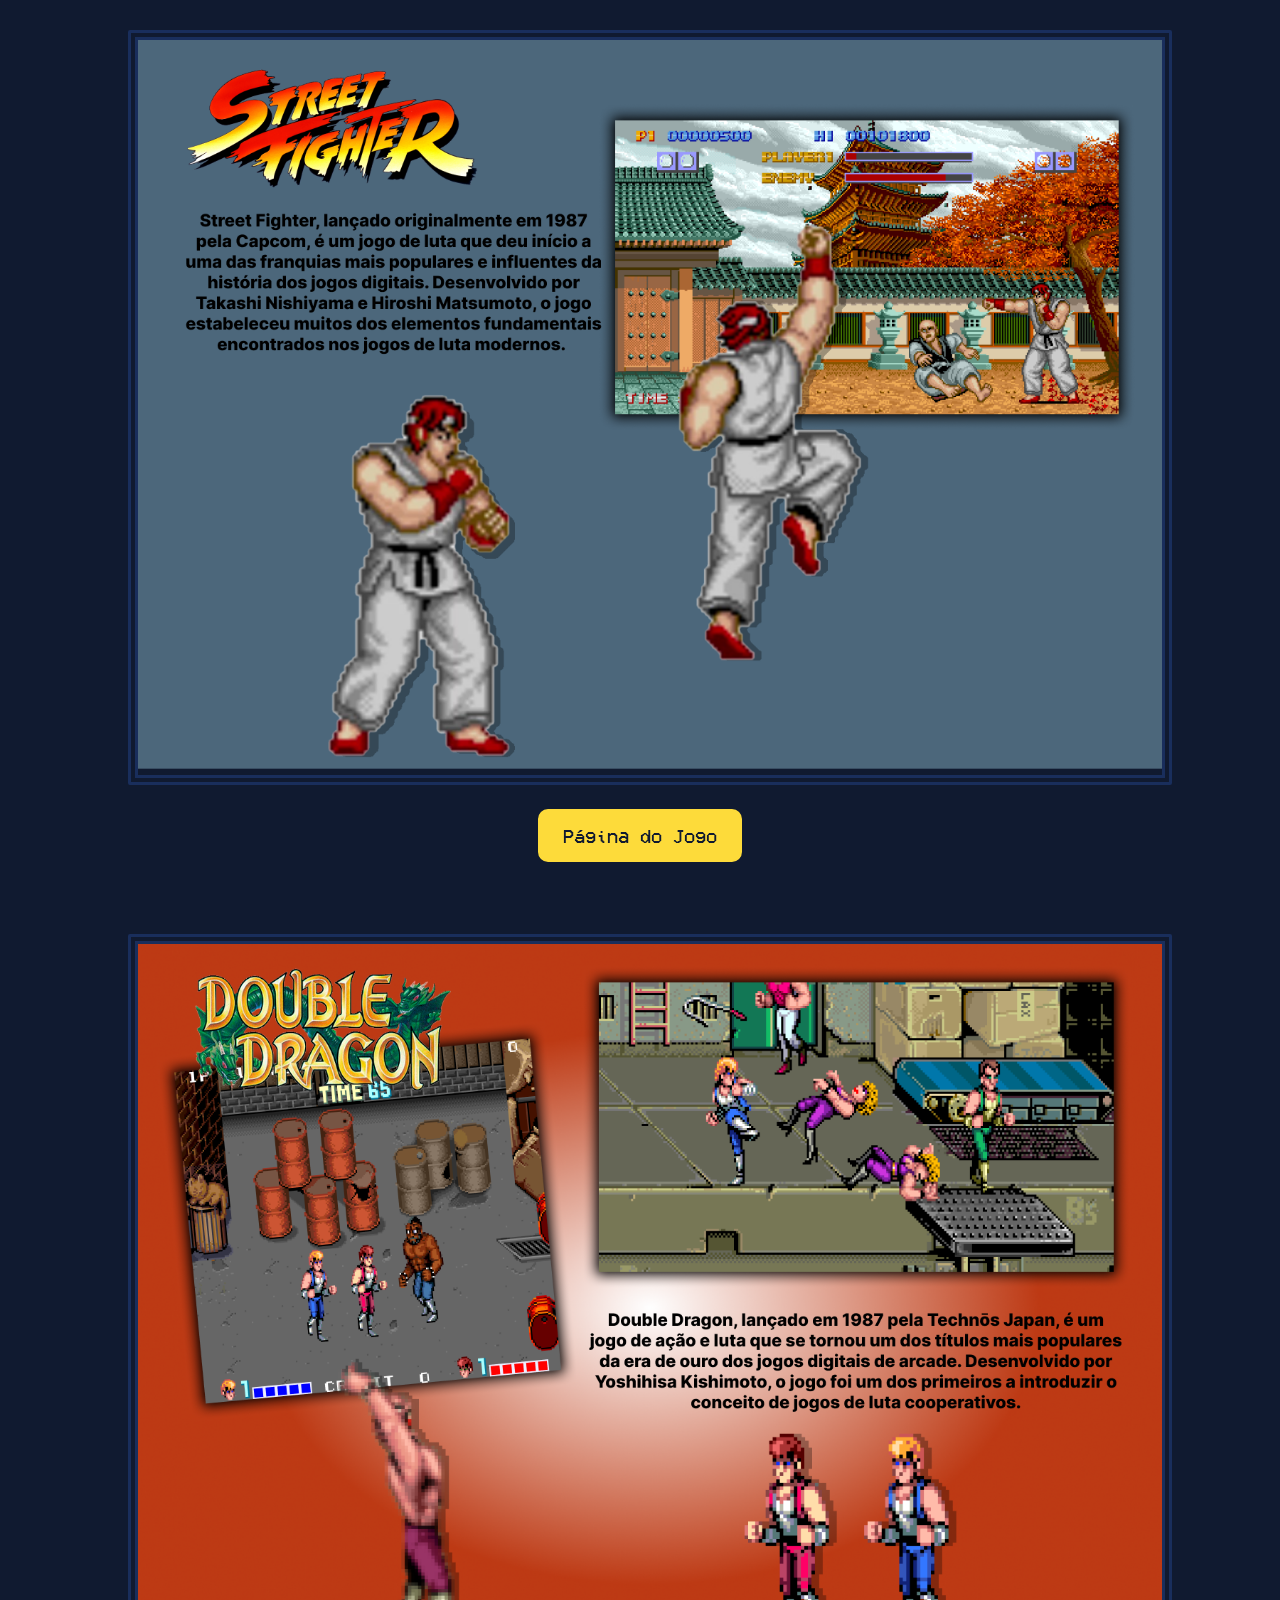
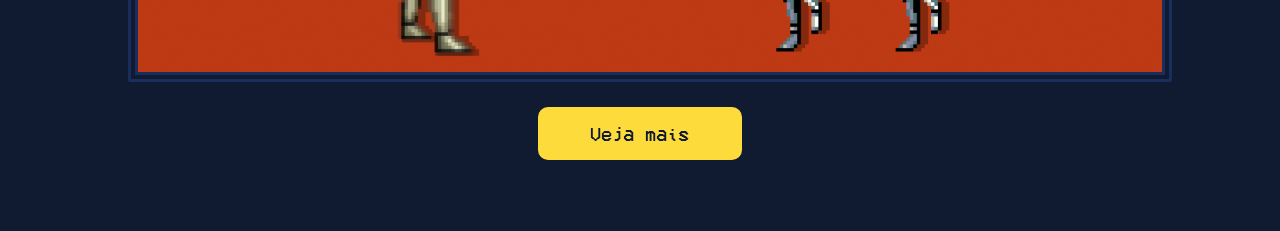
==== commit 960a63a2: "so falta 2020" ====
--- a/1980.html
+++ b/1980.html
@@ -43,12 +43,8 @@
     </div>
 
     <div class="centro" style="width: 60%">
-      <h3
-        style="margin-bottom: 10%; margin-top: 23%; font-family: VCR OSD Mono"
-      >
-        Este website foi realizado pelos alunos Pedro Góis e Sérgio Magalhães do
-        12º ano do Curso Profissional de Técnico de Multimédia como projeto para
-        a Prova de Aptidão Profissional (PAP).
+      <h3 style="margin-bottom: 10%; margin-top: 23%; font-family: VCR OSD Mono">
+        Todos os jogos presentes foram escolhidos pelo nosso gosto pessoal e são baseados em jogos escolhidos para o Game Awards, onde são nomeados os melhores jogos todos os anos. 
       </h3>
 
       
@@ -62,7 +58,7 @@
         <a target="_blank" href="https://www.nintendo.pt/Jogos/NES/Super-Mario-Bros-803853.html"><button>Página do Jogo</button></a>
 
         <img style="width: 100%" src="imgs_cronologia/tetris.png" />
-        <a target="_blank" href="https://www.playstation.com/pt-pt/games/the-last-of-us-part-i/"><button>Página do Jogo</button></a>
+        <a target="_blank" href="https://tetris.com/play-tetris"><button>Página do Jogo</button></a>
 
         <img style="width: 100%" src="imgs_cronologia/castlevania.png" />
         <a target="_blank" href="https://www.konami.com/games/castlevania/eu/en/"><button>Página do Jogo</button></a>
@@ -74,7 +70,7 @@
         <a target="_blank" href="https://www.streetfighter.com"><button>Página do Jogo</button></a>
 
         <img style="width: 100%" src="imgs_cronologia/doubledragon.png" />
-        <a target="_blank" href="https://doubledragongaiden.com"><button>Página do Jogo</button></a>
+        <a target="_blank" href="https://en.wikipedia.org/wiki/Double_Dragon_%28video_game%29"><button>Veja mais</button></a>
       </div>
     </div>
     </div>
